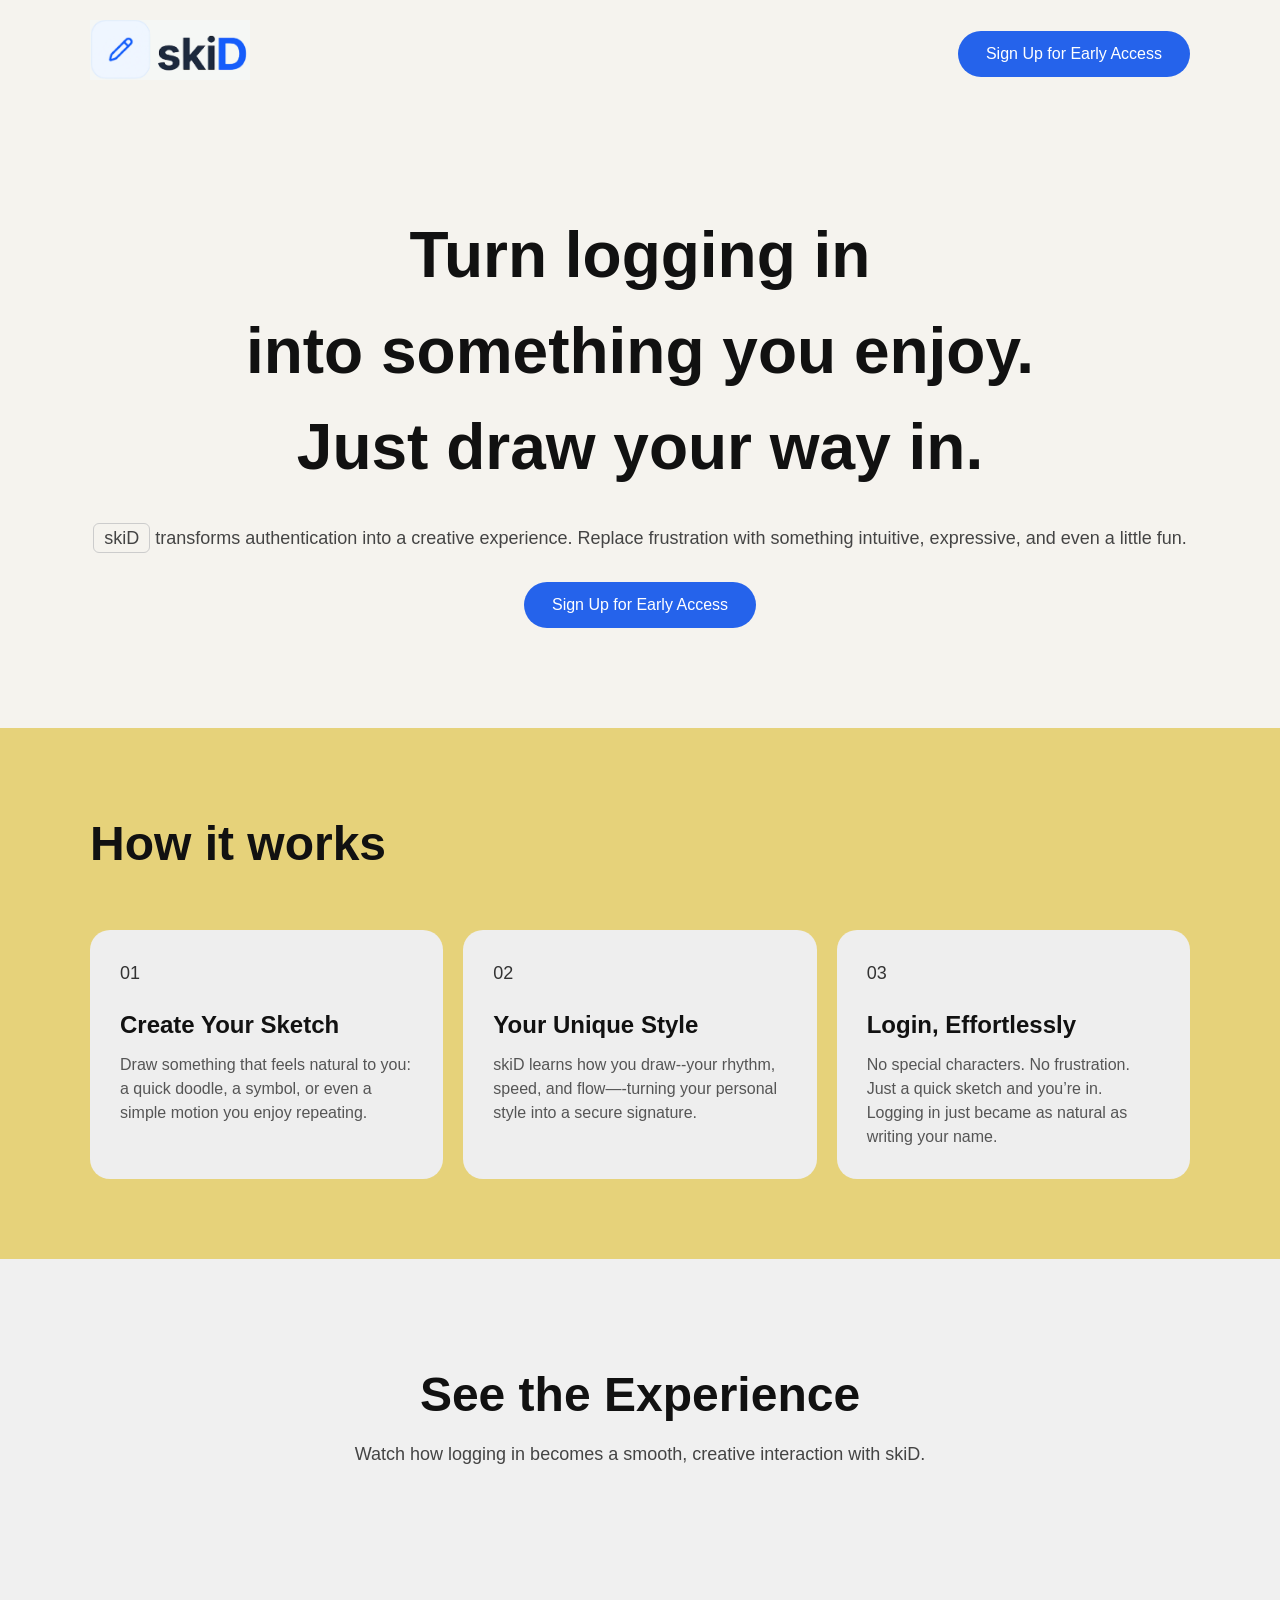
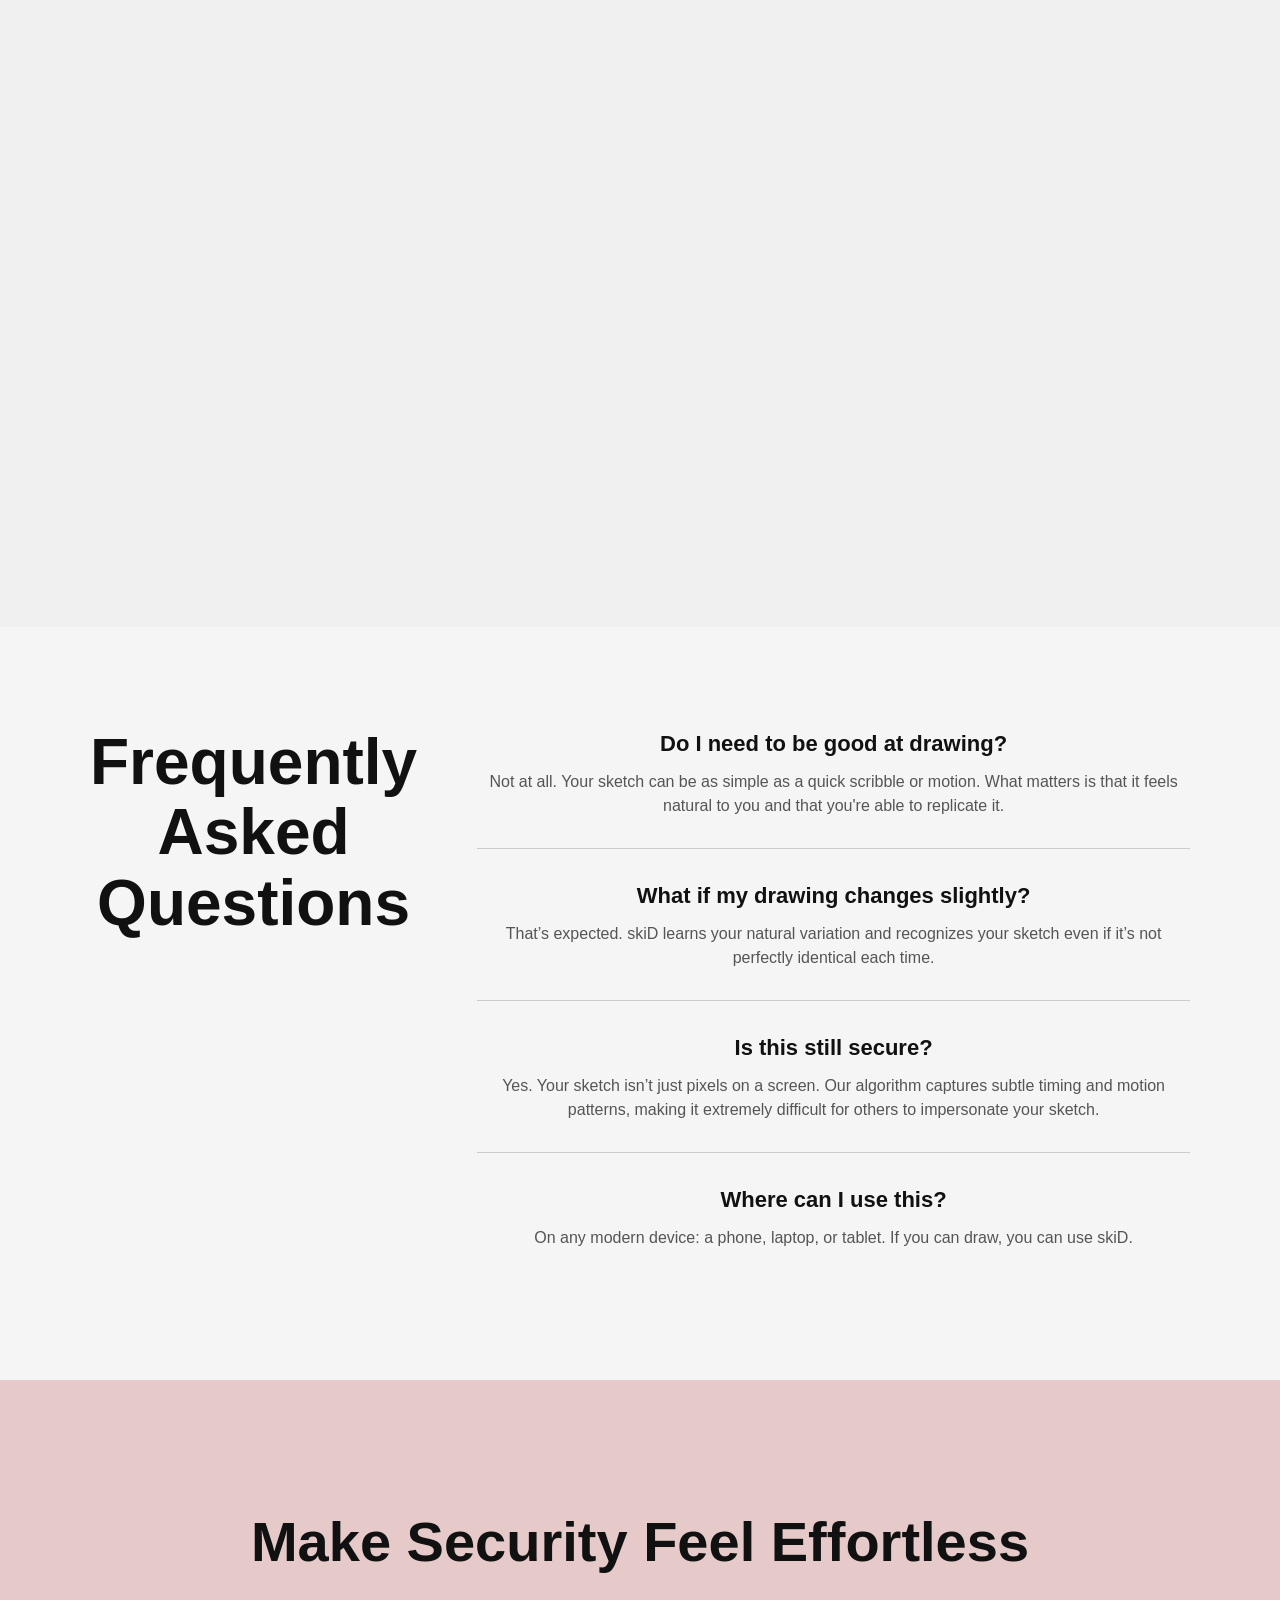
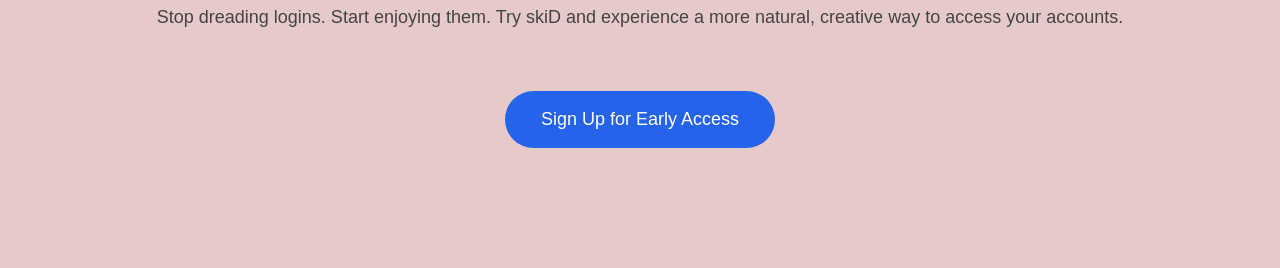
==== creative.html @ f6055a3b "first commit" ====
<!DOCTYPE html>
<html lang="en">
<head>
  <meta charset="UTF-8" />
  <meta name="viewport" content="width=device-width, initial-scale=1.0"/>
  <title>skiD</title>
  <link rel="stylesheet" href="styles.css"/>
</head>
<body>

<header class="header">
  <div class="container nav">
    <div class="logo"><img src="assets/logo.png" class="logo-img" /></div>
    <a href="https://tally.so/r/Y5YMVz?variant=creative">
      <button class="cta">Sign Up for Early Access</button>
    </a>
  </div>
</header>

<!-- HERO -->
<section class="hero">
  <div class="container">
    <h1>
      Turn logging in<br>
      into something you enjoy.<br>
      Just draw your way in.
    </h1>

    <p class="subtext">
      <span class="highlight">skiD</span> transforms authentication into a creative experience.
      Replace frustration with something intuitive, expressive, and even a little fun.
    </p>

    <a href="https://tally.so/r/Y5YMVz?variant=creative">
      <button class="cta">Sign Up for Early Access</button>
    </a>
  </div>
</section>

<!-- HOW IT WORKS -->
<section class="how">
  <div class="container">
    <h2>How it works</h2>

    <div class="cards">
      <div class="card">
        <span class="step">01</span>
        <h3>Create Your Sketch</h3>
        <p>
          Draw something that feels natural to you: a quick doodle, a symbol,
          or even a simple motion you enjoy repeating.
        </p>
      </div>

      <div class="card">
        <span class="step">02</span>
        <h3>Your Unique Style</h3>
        <p>
          skiD learns how you draw--your rhythm, speed, and flow—-turning your
          personal style into a secure signature.
        </p>
      </div>

      <div class="card">
        <span class="step">03</span>
        <h3>Login, Effortlessly</h3>
        <p>
          No special characters. No frustration. Just a quick sketch and you’re in. Logging in just became as natural as writing your name.
        </p>
      </div>
    </div>
  </div>
</section>

<!-- VIDEO SECTION -->
<section class="demo">
  <div class="container">
    <h2>See the Experience</h2>
    <p class="subtext">
      Watch how logging in becomes a smooth, creative interaction with skiD.
    </p>

    <div class="video-wrapper">
        <iframe 
            src="https://youtube.com/embed/rPuqAuI-4R4"
            title="skiD demo"
            frameborder="0"
            allowfullscreen>
        </iframe>
    </div>
  </div>
</section>

<!-- FAQ SECTION-->
<section class="faq">
  <div class="container faq-grid">
    
    <div class="faq-title">
      <h2>Frequently<br>Asked<br>Questions</h2>
    </div>

    <div class="faq-content">

      <div class="faq-item">
        <h3>Do I need to be good at drawing?</h3>
        <p>
          Not at all. Your sketch can be as simple as a quick scribble or motion.
          What matters is that it feels natural to you and that you're able to replicate it.
        </p>
      </div>

      <hr>

      <div class="faq-item">
        <h3>What if my drawing changes slightly?</h3>
        <p>
          That’s expected. skiD learns your natural variation and recognizes your
          sketch even if it’s not perfectly identical each time.
        </p>
      </div>

      <hr>

      <div class="faq-item">
        <h3>Is this still secure?</h3>
        <p>
          Yes. Your sketch isn’t just pixels on a screen. Our algorithm captures subtle timing and motion patterns, making it extremely difficult for others to impersonate your sketch.
        </p>
      </div>

      <hr>

      <div class="faq-item">
        <h3>Where can I use this?</h3>
        <p>
          On any modern device: a phone, laptop, or tablet.
          If you can draw, you can use skiD.
        </p>
      </div>

    </div>
  </div>
</section>

<!-- CTA SECTION-->
<section class="cta-section">
  <div class="container">
    <h2>Make Security Feel Effortless</h2>

    <p class="subtext">
      Stop dreading logins. Start enjoying them. Try skiD and experience
      a more natural, creative way to access your accounts.
    </p>

    <a href="https://tally.so/r/Y5YMVz?variant=creative">
      <button class="cta large">Sign Up for Early Access</button>
    </a>
  </div>
</section>

</body>
</html>
---- styles.css ----
* {
  margin: 0;
  padding: 0;
  box-sizing: border-box;
  font-family: -apple-system, BlinkMacSystemFont, "Helvetica Neue", sans-serif;
}

body {
  line-height: 1.5;
  color: #111;
}

.container {
  width: 90%;
  max-width: 1100px;
  margin: auto;
  text-align: center;
}

/* HERO */
.hero {
  padding: 100px 0;
  background: #f5f3ee;
}

.hero h1 {
  font-size: 64px;
  font-weight: 700;
  margin-bottom: 30px;
}

.subtext {
  font-size: 18px;
  color: #444;
  margin-bottom: 30px;
}

.highlight {
  border: 1px solid #ccc;
  padding: 4px 10px;
  border-radius: 6px;
}

.cta {
  background: #2563eb;
  color: white;
  border: none;
  padding: 14px 28px;
  border-radius: 999px;
  font-size: 16px;
  cursor: pointer;

  /* smooth animation */
  transition: all 0.2s ease;
}

/* HOVER (mouse over) */
.cta:hover {
  background: #1e4ed8; /* darker blue */
  transform: translateY(-2px); /* slight lift */
}

/* CLICK (pressed state) */
.cta:active {
  background: #1a3fb8; /* even darker */
  transform: translateY(0); /* press down */
}

/* HOW IT WORKS */
.how {
  background: #e6d27a;
  padding: 80px 0;
}

.how h2 {
  font-size: 48px;
  margin-bottom: 50px;
  text-align: left;
}

.cards {
  display: flex;
  gap: 20px;
  flex-wrap: wrap;
}

.card {
  flex: 1;
  min-width: 280px;
  background: #eee;
  border-radius: 20px;
  padding: 30px;
  text-align: left;
}

.step {
  font-size: 18px;
  color: #333;
}

.card h3 {
  margin: 20px 0 10px;
  font-size: 24px;
}

.card p {
  color: #555;
}

/* DEMO */
.demo {
  padding: 100px 0;
  background: #f0f0f0;
}

.demo h2 {
  font-size: 48px;
  margin-bottom: 10px;
}

.video-placeholder {
  margin-top: 40px;
  height: 300px;
  background: #ddd;
  border-radius: 20px;
  display: flex;
  align-items: center;
  justify-content: center;
  font-size: 40px;
}

/* HEADER */
.header {
  position: sticky;
  top: 0;
  background: #f5f3ee;
  padding: 20px 0;
  z-index: 1000;
}

.nav {
  display: flex;
  justify-content: space-between;
  align-items: center;
}

.logo-img {
  /* font-weight: 700;
  font-size: 20px; */
  height:60px;
}

.video-wrapper {
  margin-top: 40px;
  position: relative;
  width: 100%;
  padding-top: 56.25%; /* 16:9 ratio */
  border-radius: 20px;
  overflow: hidden;
}

.video-wrapper iframe {
  position: absolute;
  top: 0;
  left: 0;
  width: 100%;
  height: 100%;
}

/* FAQ */
.faq {
  padding: 100px 0;
  background: #f5f5f5;
}

.faq-grid {
  display: flex;
  gap: 60px;
  align-items: flex-start;
}

.faq-title h2 {
  font-size: 64px;
  line-height: 1.1;
}

.faq-content {
  flex: 1;
}

.faq-item {
  margin-bottom: 30px;
}

.faq-item h3 {
  font-size: 22px;
  margin-bottom: 10px;
}

.faq-item p {
  color: #555;
}

.faq hr {
  border: none;
  border-top: 1px solid #ccc;
  margin: 30px 0;
}

/* CTA SECTION */
.cta-section {
  background: #e6caca;
  padding: 120px 0;
  text-align: center;
}

.cta-section h2 {
  font-size: 56px;
  margin-bottom: 20px;
}

.cta.large {
  margin-top: 30px;
  font-size: 18px;
  padding: 18px 36px;
}
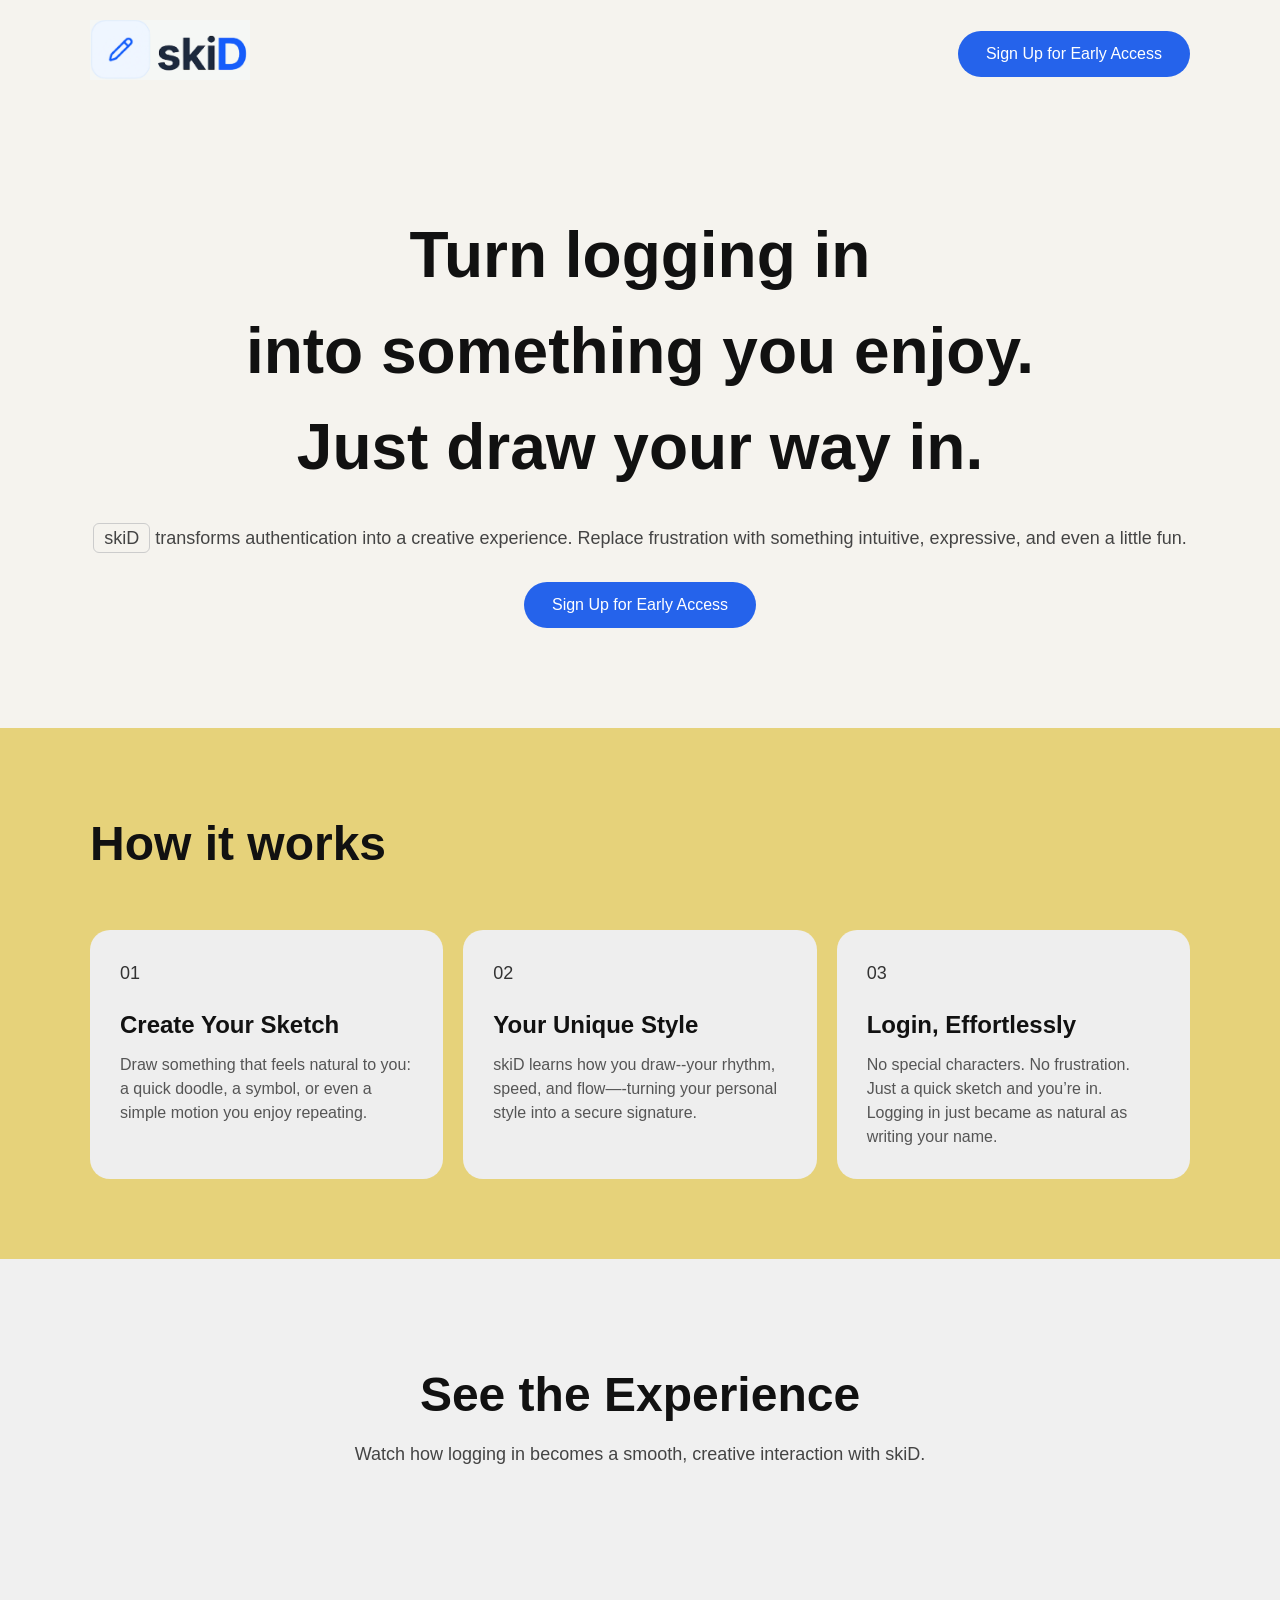
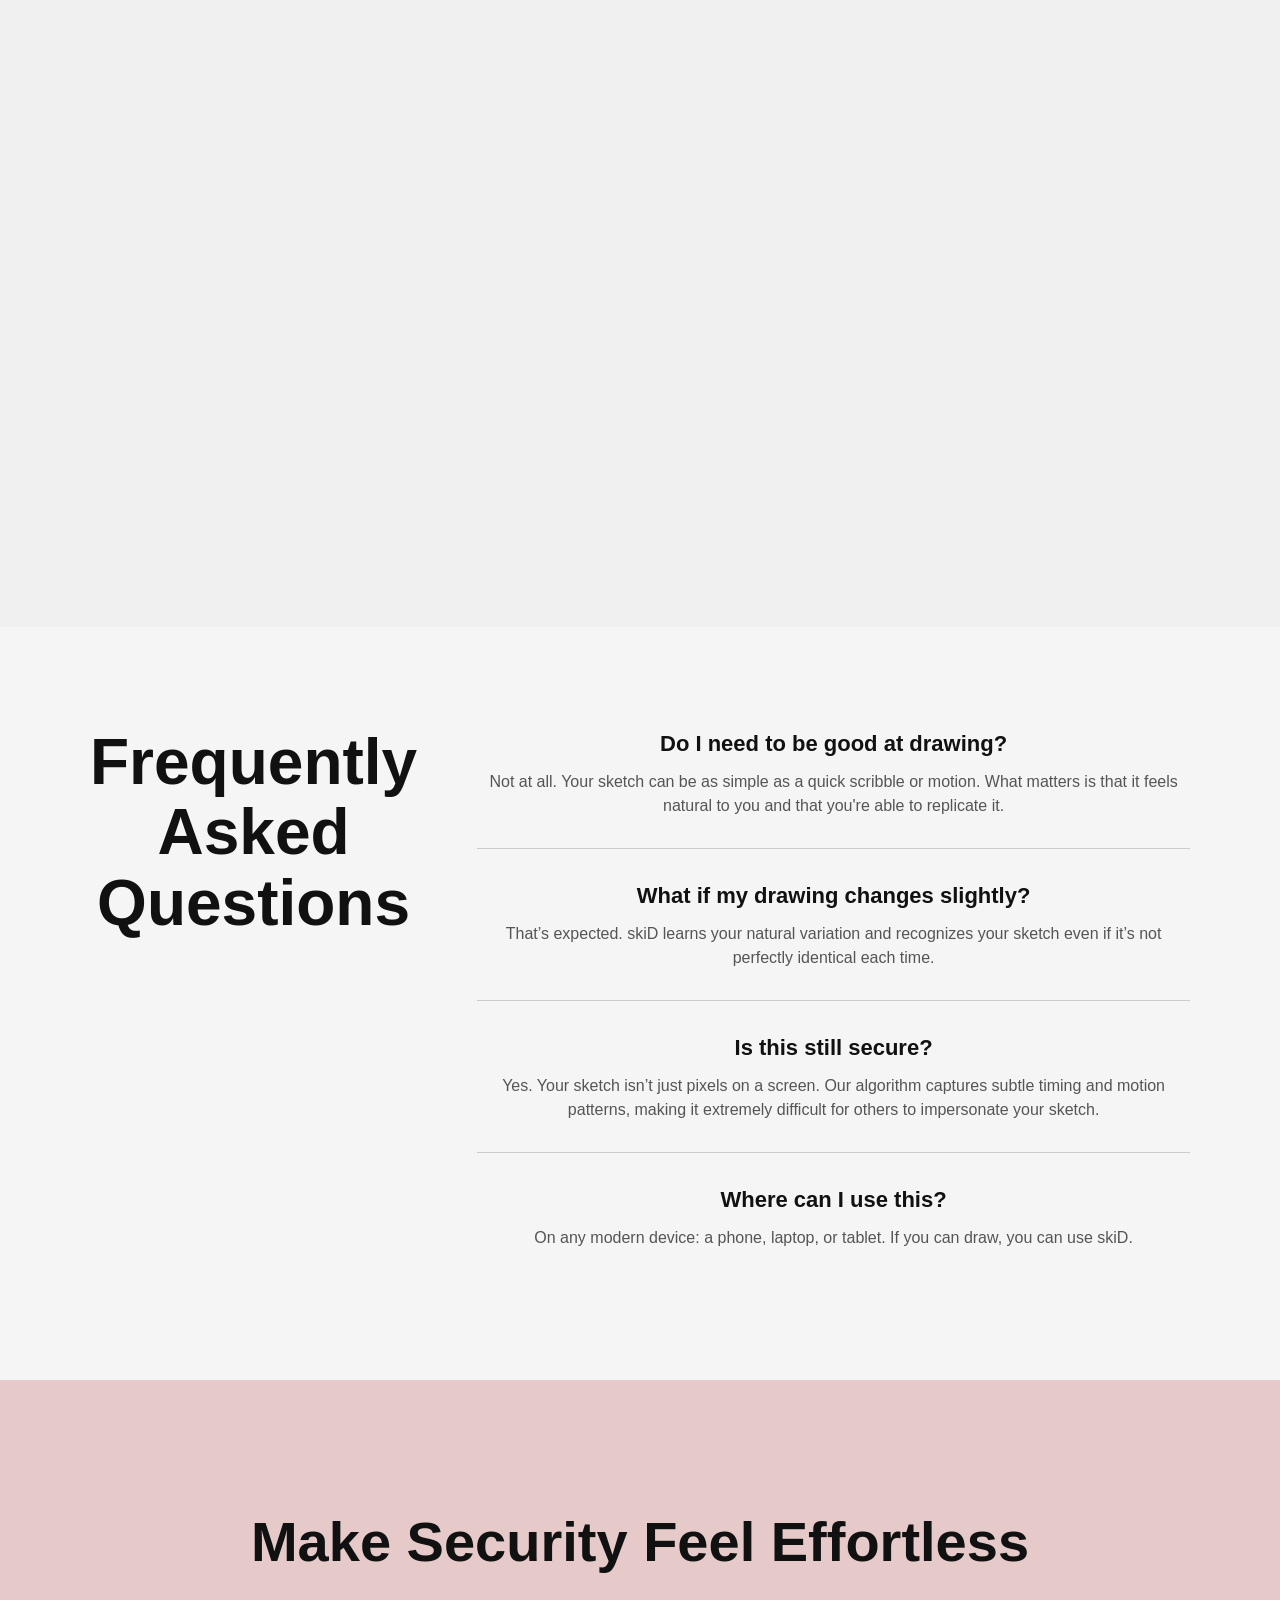
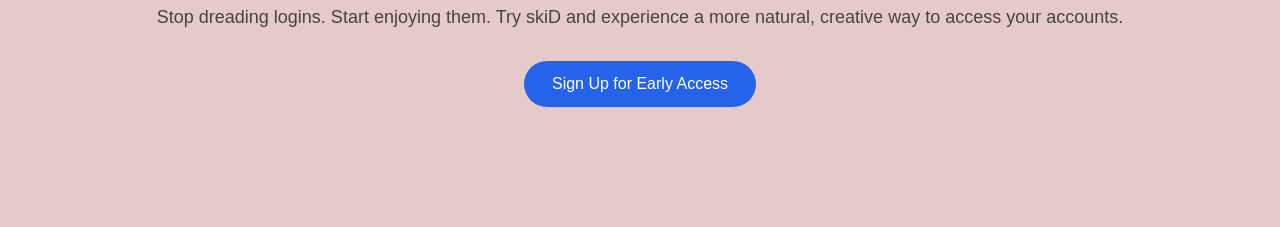
==== commit d120cd6a: "added google analytics button" ====
--- a/creative.html
+++ b/creative.html
@@ -6,12 +6,31 @@
   <title>skiD</title>
   <link rel="stylesheet" href="styles.css"/>
 </head>
+
+<!-- Google tag (gtag.js) -->
+<script async src="https://www.googletagmanager.com/gtag/js?id=AW-18070624864"></script>
+<script>
+  window.dataLayer = window.dataLayer || [];
+  function gtag(){dataLayer.push(arguments);}
+  gtag('js', new Date());
+
+  gtag('config', 'AW-18070624864');
+</script>
+
+<!-- Event snippet for Submit lead form conversion page In your html page, add the snippet and call gtag_report_conversion when someone clicks on the chosen link or button. --> 
+ <script> 
+ function gtag_report_conversion(url) { 
+  var callback = function () { if (typeof(url) != 'undefined') { window.location = url; } }; 
+  gtag('event', 'conversion', { 'send_to': 'AW-18070624864/WIZXCIqvupccEOC036hD', 'value': 1.0, 'currency': 'USD', 'event_callback': callback }); 
+  return false; } 
+  </script>
+
 <body>
 
 <header class="header">
   <div class="container nav">
     <div class="logo"><img src="assets/logo.png" class="logo-img" /></div>
-    <a href="https://tally.so/r/Y5YMVz?variant=creative">
+    <a href="https://tally.so/r/Y5YMVz?variant=creative" onclick="return gtag_report_conversion('https://tally.so/r/Y5YMVz?variant=creative');">
       <button class="cta">Sign Up for Early Access</button>
     </a>
   </div>
@@ -31,7 +50,7 @@
       Replace frustration with something intuitive, expressive, and even a little fun.
     </p>
 
-    <a href="https://tally.so/r/Y5YMVz?variant=creative">
+    <a href="https://tally.so/r/Y5YMVz?variant=creative" onclick="return gtag_report_conversion('https://tally.so/r/Y5YMVz?variant=creative');">
       <button class="cta">Sign Up for Early Access</button>
     </a>
   </div>
@@ -152,8 +171,8 @@
       a more natural, creative way to access your accounts.
     </p>
 
-    <a href="https://tally.so/r/Y5YMVz?variant=creative">
-      <button class="cta large">Sign Up for Early Access</button>
+    <a href="https://tally.so/r/Y5YMVz?variant=creative" onclick="return gtag_report_conversion('https://tally.so/r/Y5YMVz?variant=creative');">
+      <button class="cta">Sign Up for Early Access</button>
     </a>
   </div>
 </section>
